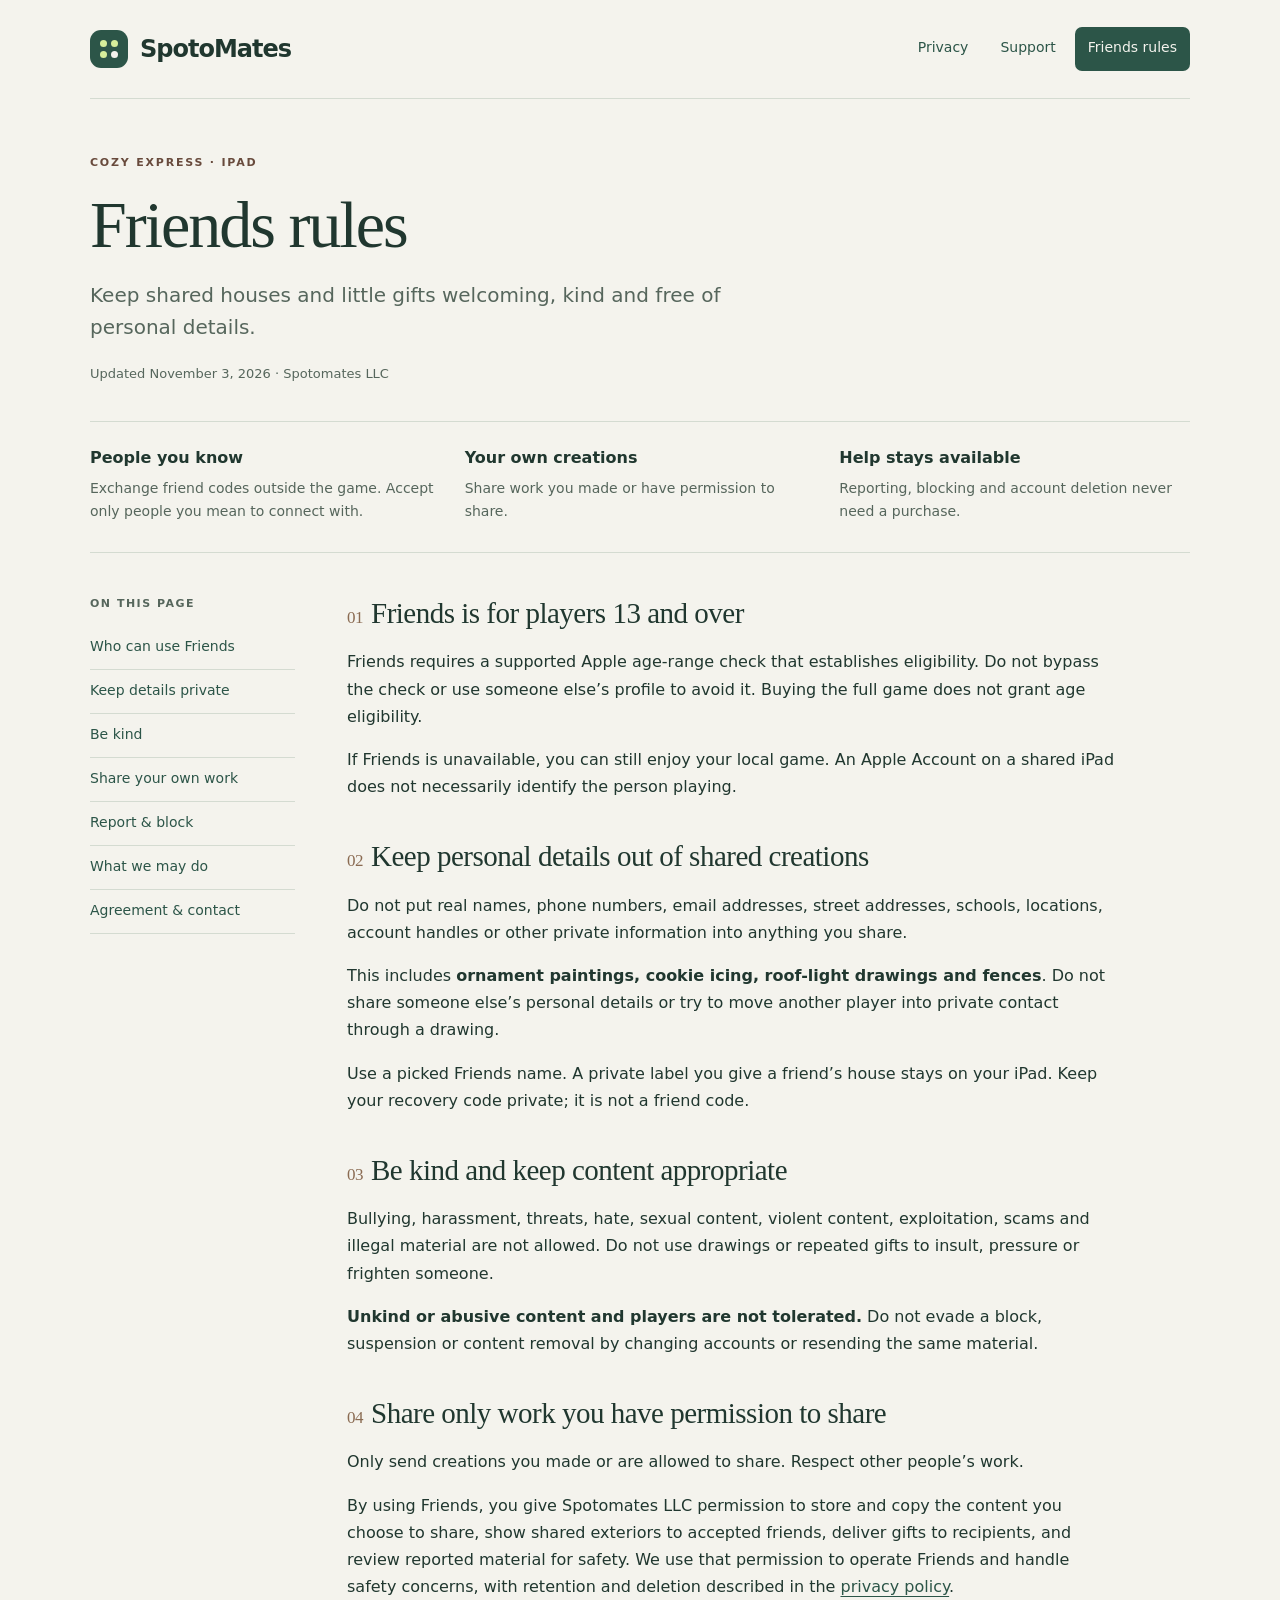
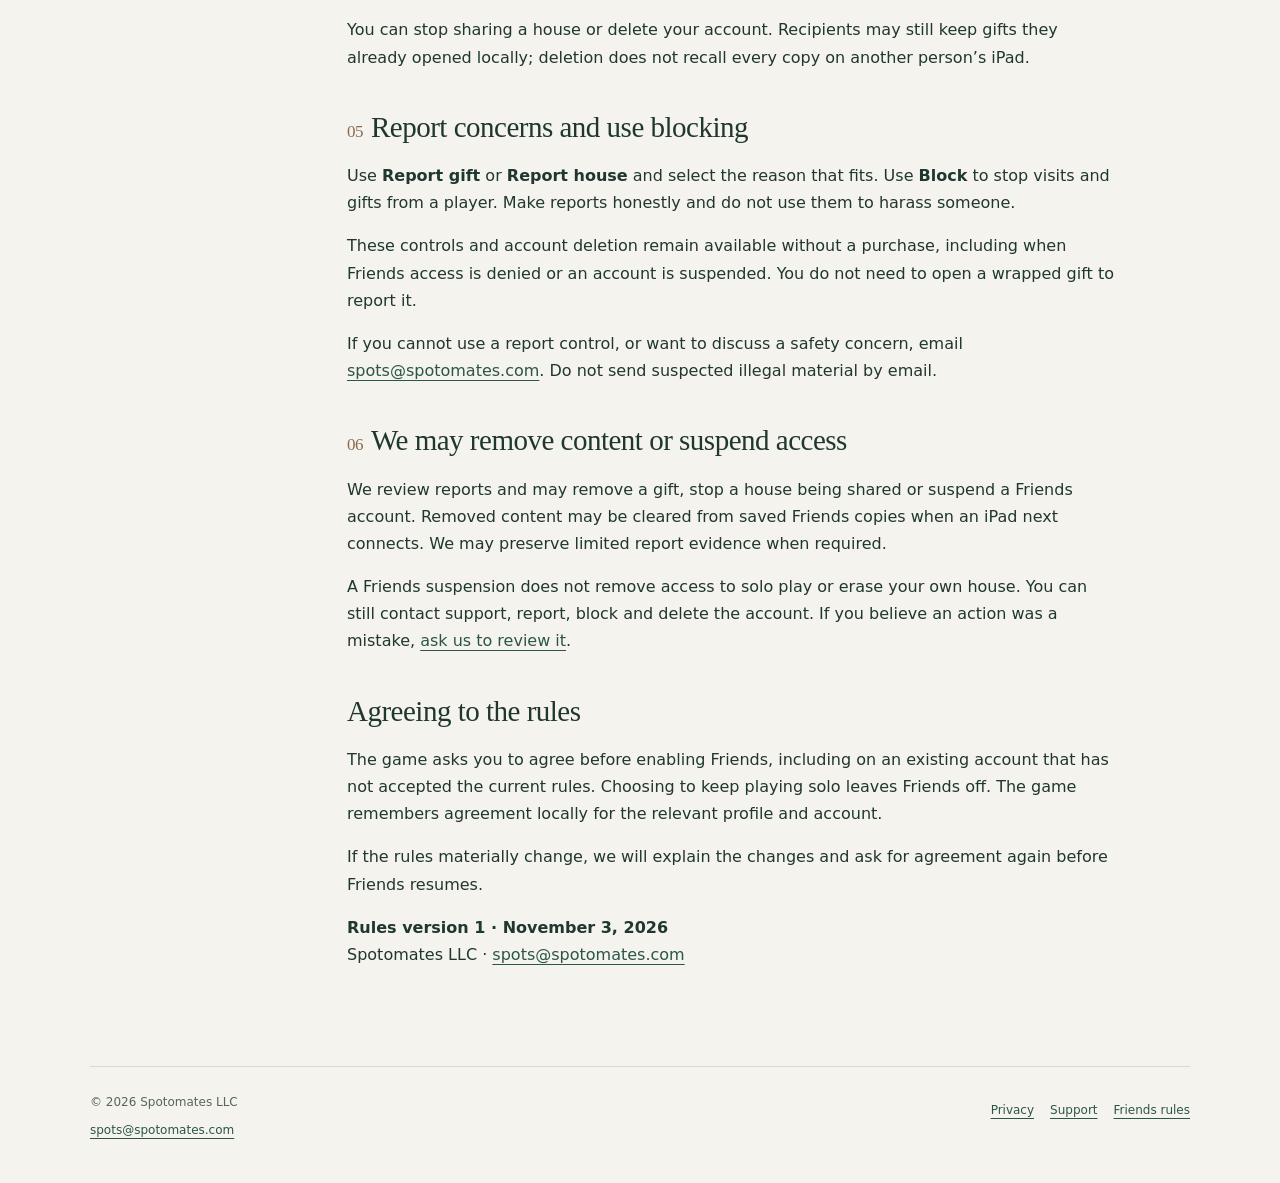
==== cozy-express/friends-rules/index.html @ af536e20 "letsfuckinggo" ====
<!doctype html>
<html lang="en">
<head>
  <meta charset="utf-8">
  <meta name="viewport" content="width=device-width, initial-scale=1">
  <meta name="theme-color" content="#f4f3ed">
  <meta name="description" content="The sharing and safety rules for Cozy Express Friends.">
  <meta property="og:title" content="Friends rules — Cozy Express">
  <meta property="og:description" content="The sharing and safety rules for Cozy Express Friends.">
  <meta property="og:type" content="website">
  <meta property="og:url" content="https://spotomates.com/cozy-express/friends-rules/">
  <link rel="canonical" href="https://spotomates.com/cozy-express/friends-rules/">
  <title>Friends rules — Cozy Express · SpotoMates</title>
  <link rel="stylesheet" href="/cozy-express/info.css">
</head>
<body>
  <a class="skip" href="#main">Skip to content</a>
  <div class="wrap">
    <header class="site-header">
      <a class="brand" href="/" aria-label="SpotoMates home"><span class="brand-mark" aria-hidden="true"><i></i><i></i><i></i><i></i></span>SpotoMates</a>
      <nav class="site-nav" aria-label="Cozy Express"><a href="/cozy-express/privacy/">Privacy</a><a href="/cozy-express/support/">Support</a><a href="/cozy-express/friends-rules/" aria-current="page">Friends rules</a></nav>
    </header>
    <main id="main">
      <div class="hero"><p class="eyebrow">Cozy Express · iPad</p><h1>Friends rules</h1><p class="lede">Keep shared houses and little gifts welcoming, kind and free of personal details.</p><p class="meta">Updated November 3, 2026 · Spotomates LLC</p></div>
      <div class="facts"><div><h2>People you know</h2><p>Exchange friend codes outside the game. Accept only people you mean to connect with.</p></div><div><h2>Your own creations</h2><p>Share work you made or have permission to share.</p></div><div><h2>Help stays available</h2><p>Reporting, blocking and account deletion never need a purchase.</p></div></div>
      <div class="reading"><nav class="toc" aria-label="On this page"><strong>On this page</strong><a href="#eligibility">Who can use Friends</a><a href="#personal">Keep details private</a><a href="#kind">Be kind</a><a href="#permission">Share your own work</a><a href="#safety">Report & block</a><a href="#moderation">What we may do</a><a href="#agreement">Agreement & contact</a></nav><article class="article"><section id="eligibility"><h2><span class="rule-number">01</span>Friends is for players 13 and over</h2><p>Friends requires a supported Apple age-range check that establishes eligibility. Do not bypass the check or use someone else’s profile to avoid it. Buying the full game does not grant age eligibility.</p><p>If Friends is unavailable, you can still enjoy your local game. An Apple Account on a shared iPad does not necessarily identify the person playing.</p></section>
<section id="personal"><h2><span class="rule-number">02</span>Keep personal details out of shared creations</h2><p>Do not put real names, phone numbers, email addresses, street addresses, schools, locations, account handles or other private information into anything you share.</p><p>This includes <strong>ornament paintings, cookie icing, roof-light drawings and fences</strong>. Do not share someone else’s personal details or try to move another player into private contact through a drawing.</p><p>Use a picked Friends name. A private label you give a friend’s house stays on your iPad. Keep your recovery code private; it is not a friend code.</p></section>
<section id="kind"><h2><span class="rule-number">03</span>Be kind and keep content appropriate</h2><p>Bullying, harassment, threats, hate, sexual content, violent content, exploitation, scams and illegal material are not allowed. Do not use drawings or repeated gifts to insult, pressure or frighten someone.</p><p><strong>Unkind or abusive content and players are not tolerated.</strong> Do not evade a block, suspension or content removal by changing accounts or resending the same material.</p></section>
<section id="permission"><h2><span class="rule-number">04</span>Share only work you have permission to share</h2><p>Only send creations you made or are allowed to share. Respect other people’s work.</p><p>By using Friends, you give Spotomates LLC permission to store and copy the content you choose to share, show shared exteriors to accepted friends, deliver gifts to recipients, and review reported material for safety. We use that permission to operate Friends and handle safety concerns, with retention and deletion described in the <a href="/cozy-express/privacy/">privacy policy</a>.</p><p>You can stop sharing a house or delete your account. Recipients may still keep gifts they already opened locally; deletion does not recall every copy on another person’s iPad.</p></section>
<section id="safety"><h2><span class="rule-number">05</span>Report concerns and use blocking</h2><p>Use <strong>Report gift</strong> or <strong>Report house</strong> and select the reason that fits. Use <strong>Block</strong> to stop visits and gifts from a player. Make reports honestly and do not use them to harass someone.</p><p>These controls and account deletion remain available without a purchase, including when Friends access is denied or an account is suspended. You do not need to open a wrapped gift to report it.</p><p>If you cannot use a report control, or want to discuss a safety concern, email <a href="mailto:spots@spotomates.com?subject=Cozy%20Express%20safety%20report">spots@spotomates.com</a>. Do not send suspected illegal material by email.</p></section>
<section id="moderation"><h2><span class="rule-number">06</span>We may remove content or suspend access</h2><p>We review reports and may remove a gift, stop a house being shared or suspend a Friends account. Removed content may be cleared from saved Friends copies when an iPad next connects. We may preserve limited report evidence when required.</p><p>A Friends suspension does not remove access to solo play or erase your own house. You can still contact support, report, block and delete the account. If you believe an action was a mistake, <a href="mailto:spots@spotomates.com?subject=Cozy%20Express%20moderation%20review">ask us to review it</a>.</p></section>
<section id="agreement"><h2>Agreeing to the rules</h2><p>The game asks you to agree before enabling Friends, including on an existing account that has not accepted the current rules. Choosing to keep playing solo leaves Friends off. The game remembers agreement locally for the relevant profile and account.</p><p>If the rules materially change, we will explain the changes and ask for agreement again before Friends resumes.</p><p><strong>Rules version 1 · November 3, 2026</strong><br>Spotomates LLC · <a href="mailto:spots@spotomates.com">spots@spotomates.com</a></p></section></article></div>
    </main>
    <footer><p>© 2026 Spotomates LLC<span class="footer-contact"><a href="mailto:spots@spotomates.com">spots@spotomates.com</a></span></p><nav aria-label="Footer"><a href="/cozy-express/privacy/">Privacy</a><a href="/cozy-express/support/">Support</a><a href="/cozy-express/friends-rules/">Friends rules</a></nav></footer>
  </div>
</body>
</html>
---- cozy-express/info.css ----
:root{color-scheme:light;--paper:#f4f3ed;--ink:#20372f;--muted:#56665c;--line:#d4dbd1;--green:#2c5548;--lime:#d6ee9b;--warm:#684a3c}
*{box-sizing:border-box}html{scroll-behavior:smooth;scroll-padding-top:24px}body{margin:0;background:var(--paper);color:var(--ink);font:16px/1.7 ui-sans-serif,system-ui,-apple-system,BlinkMacSystemFont,"Segoe UI",sans-serif;-webkit-font-smoothing:antialiased}a{color:var(--green);text-underline-offset:4px}a:hover{text-decoration-thickness:2px}a:focus-visible,summary:focus-visible{outline:3px solid #467851;outline-offset:5px;border-radius:2px}.wrap{width:min(1100px,calc(100% - 64px));margin:auto}.skip{position:absolute;top:-80px;left:20px;padding:12px 20px;background:var(--green);color:white;z-index:2}.skip:focus{top:12px}.site-header{display:flex;align-items:center;justify-content:space-between;gap:24px;padding:27px 0;border-bottom:1px solid var(--line)}.brand{display:inline-flex;align-items:center;gap:12px;color:var(--ink);font-size:24px;font-weight:740;letter-spacing:-1px;text-decoration:none;min-height:44px}.brand-mark{display:grid;grid-template-columns:repeat(2,7px);gap:4px;padding:10px;background:var(--green);border-radius:11px}.brand-mark i{width:7px;height:7px;background:var(--lime);border-radius:50%}.brand-mark i:last-child{background:var(--paper)}.site-nav{display:flex;gap:6px;flex-wrap:wrap}.site-nav a{min-height:44px;padding:9px 13px;text-decoration:none;font-size:14px;border-radius:7px}.site-nav a[aria-current=page]{background:var(--green);color:var(--paper)}.site-nav a:hover{background:#e1e7dc;color:var(--ink)}.hero{padding:55px 0 36px}.eyebrow{font-size:11px;letter-spacing:1.8px;text-transform:uppercase;font-weight:700;color:var(--warm);margin:0 0 16px}h1{font:400 clamp(44px,6vw,66px)/1.08 Georgia,serif;letter-spacing:-2px;margin:0 0 19px}.lede{max-width:690px;font-size:20px;line-height:1.6;color:var(--muted);margin:0}.meta{font-size:13px;color:var(--muted);margin:20px 0 0}.facts{display:grid;grid-template-columns:repeat(3,1fr);gap:24px;padding:25px 0 30px;border-top:1px solid var(--line);border-bottom:1px solid var(--line);margin-bottom:42px}.facts h2{font:600 16px/1.4 ui-sans-serif,system-ui,sans-serif;margin:0 0 8px}.facts p{font-size:14px;line-height:1.6;color:var(--muted);margin:0}.reading{display:grid;grid-template-columns:205px minmax(0,1fr);gap:52px;align-items:start;padding-bottom:60px}.toc{position:sticky;top:24px;font-size:14px}.toc strong{display:block;font-size:11px;letter-spacing:1.5px;text-transform:uppercase;color:var(--muted);margin-bottom:12px}.toc a{display:block;padding:9px 0;min-height:44px;text-decoration:none;border-bottom:1px solid var(--line)}.toc a:hover{text-decoration:underline}.article{max-width:770px;min-width:0}.article section{margin-bottom:38px;scroll-margin-top:24px}.article h2{font:400 29px/1.25 Georgia,serif;letter-spacing:-.5px;margin:0 0 17px}.article h3{font-size:17px;line-height:1.4;margin:24px 0 10px}.article p{margin:0 0 16px}.article ul,.article ol{padding-left:22px;margin:12px 0 18px}.article li{padding-left:4px;margin:8px 0}.article strong{font-weight:650}.contact{background:var(--green);color:var(--paper);padding:27px 30px;border-radius:12px;margin:0 0 36px}.contact h2{margin:0 0 10px;color:var(--paper)}.contact p{margin:0 0 17px}.contact a{color:var(--paper)}.contact .email-button{display:inline-flex;align-items:center;min-height:48px;background:var(--lime);color:var(--ink);padding:10px 18px;border-radius:7px;text-decoration:none;font-weight:650;overflow-wrap:anywhere}.contact small{display:block;margin-top:15px;color:#e1e9db;font-size:13px}.table-wrap{overflow:auto;border:1px solid var(--line);border-radius:9px;margin:18px 0 20px}table{border-collapse:collapse;width:100%;font-size:14px;line-height:1.6}th{text-align:left;background:#e6eadd;font-weight:650}th,td{padding:14px 16px;vertical-align:top;border-bottom:1px solid var(--line)}th:first-child{width:36%}tr:last-child td{border-bottom:0}td small{display:block;margin-top:5px;color:var(--muted);font-size:13px}.note{padding:17px 20px;border-left:3px solid #628b47;background:#e8ecdf}.rule-number{color:#8a6b52;font:400 17px Georgia,serif;margin-right:8px}details{border-top:1px solid var(--line);padding:4px 0}details:last-of-type{border-bottom:1px solid var(--line)}summary{cursor:pointer;padding:17px 3px;font-weight:600;line-height:1.5;min-height:48px}details>div{padding:0 3px 10px}footer{display:flex;justify-content:space-between;align-items:start;gap:24px;border-top:1px solid var(--line);padding:25px 0 34px;font-size:12px;color:var(--muted)}footer p{margin:0}footer nav{display:flex;gap:16px;flex-wrap:wrap}footer a{min-height:36px;display:inline-flex;align-items:center}.footer-contact{display:block;overflow-wrap:anywhere}
@media(max-width:780px){.wrap{width:calc(100% - 40px)}.site-header{align-items:flex-start;flex-direction:column;gap:12px;padding:20px 0}.site-nav{gap:3px;margin-left:-10px}.site-nav a{padding-inline:10px}.hero{padding:36px 0 28px}h1{letter-spacing:-1px}.lede{font-size:18px}.facts{gap:22px;grid-template-columns:1fr;margin-bottom:30px;padding:24px 0}.facts p{max-width:550px}.reading{display:block;padding-bottom:32px}.toc{position:static;display:flex;flex-wrap:wrap;gap:0 17px;margin:0 0 30px}.toc strong{width:100%;margin-bottom:4px}.toc a{font-size:13px;border-bottom:0;padding:8px 0}.article h2{font-size:27px}.contact{padding:23px 22px}.contact .email-button{font-size:16px}footer{flex-direction:column;gap:10px}.table-wrap{border:0;border-radius:0}table,tbody,tr,td{display:block}thead{position:absolute;width:1px;height:1px;overflow:hidden;clip-path:inset(50%)}tr{padding:14px 0;border-bottom:1px solid var(--line)}td{padding:3px 0;border:0}td:first-child{font-weight:650}td small{font-weight:400}}
@media(prefers-reduced-motion:reduce){html{scroll-behavior:auto}}
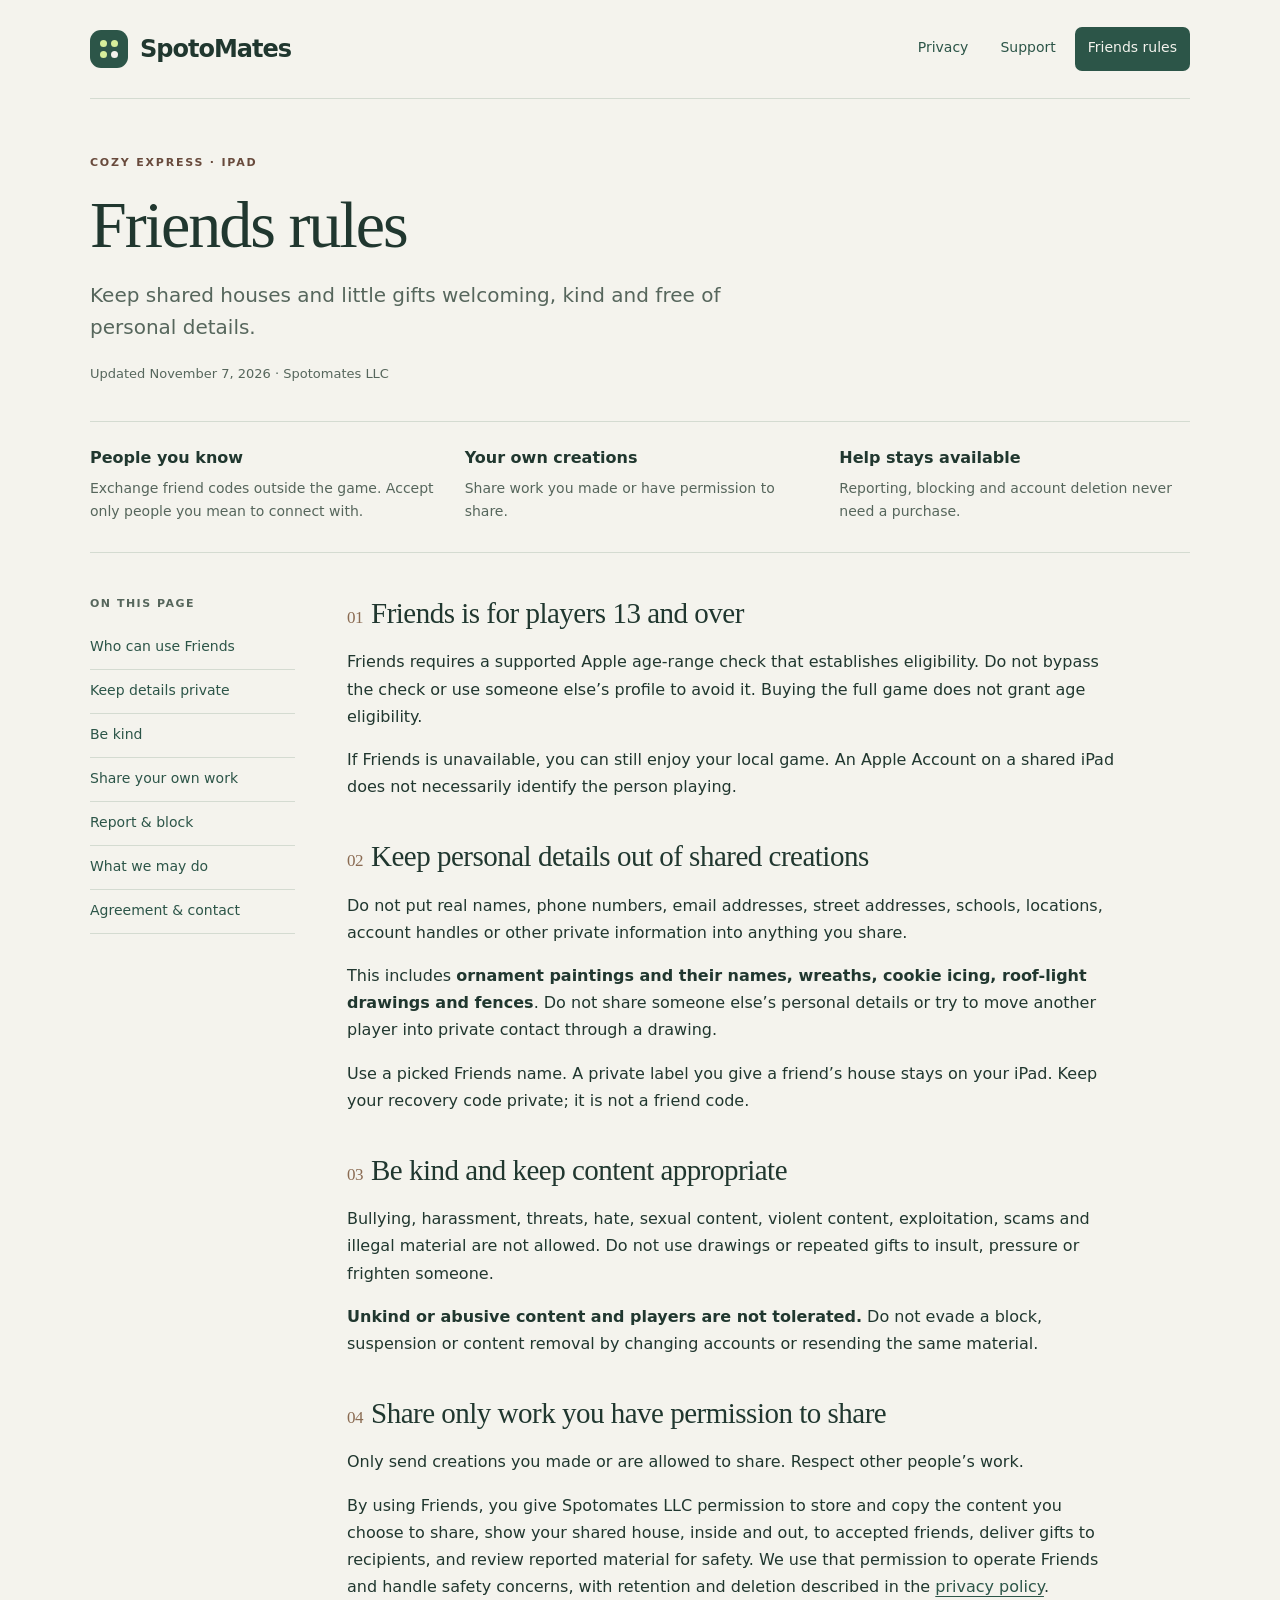
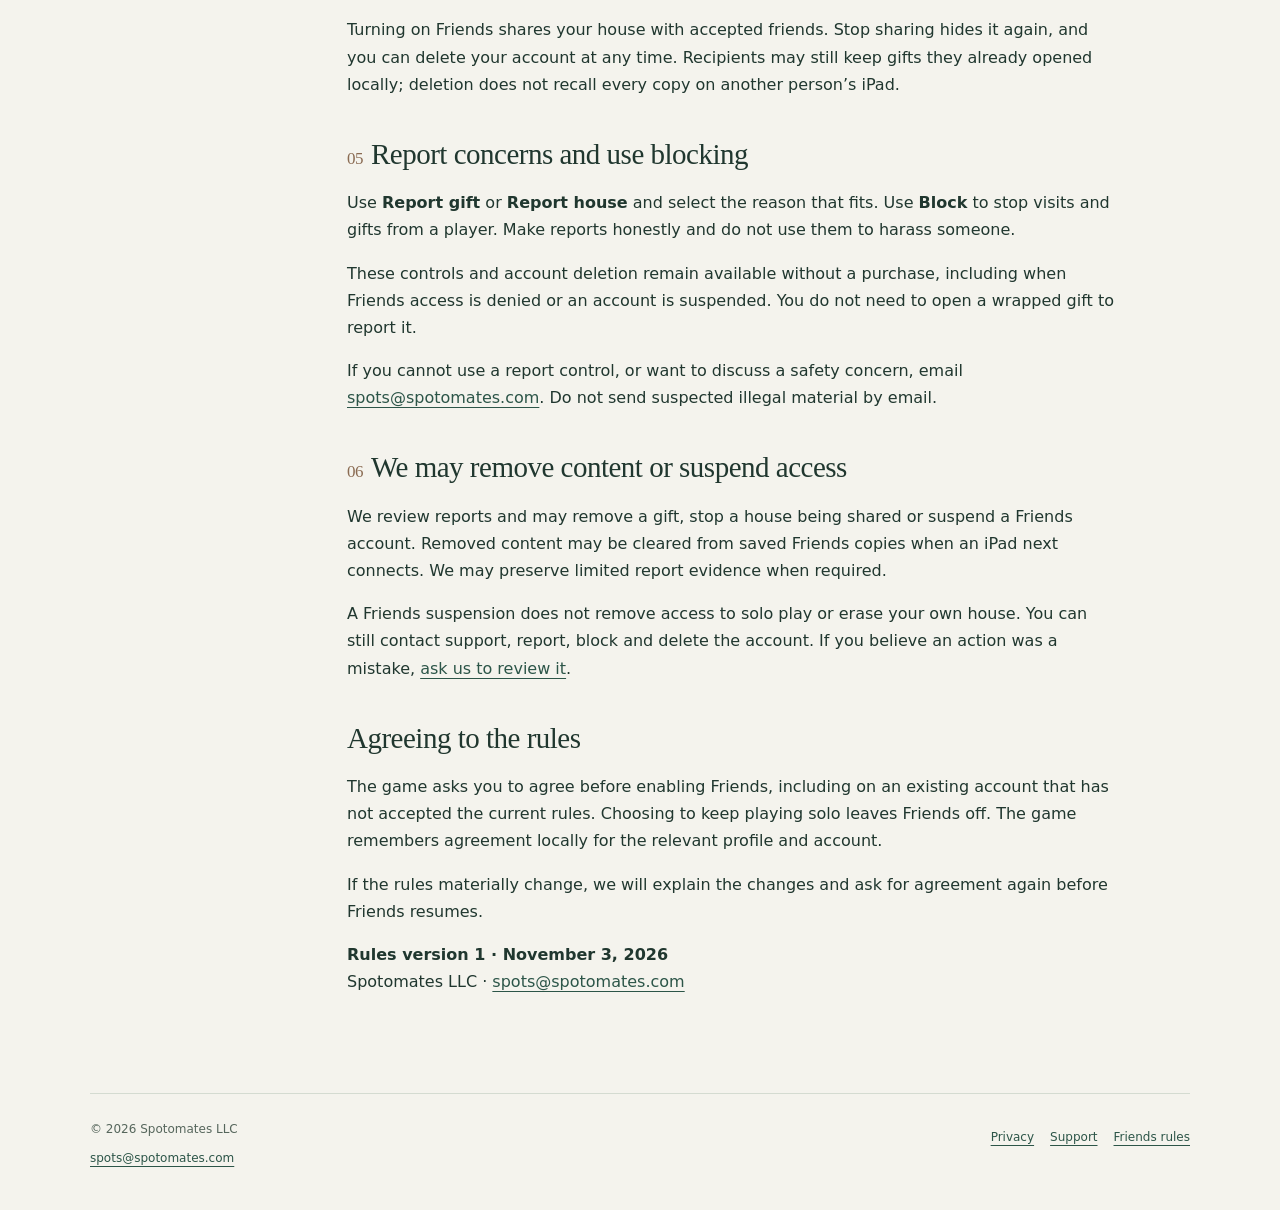
==== commit 756a0379: "Update Friends rules for inside visits and automatic sharing Friends can now look inside a shared ho" ====
--- a/cozy-express/friends-rules/index.html
+++ b/cozy-express/friends-rules/index.html
@@ -21,12 +21,12 @@
       <nav class="site-nav" aria-label="Cozy Express"><a href="/cozy-express/privacy/">Privacy</a><a href="/cozy-express/support/">Support</a><a href="/cozy-express/friends-rules/" aria-current="page">Friends rules</a></nav>
     </header>
     <main id="main">
-      <div class="hero"><p class="eyebrow">Cozy Express · iPad</p><h1>Friends rules</h1><p class="lede">Keep shared houses and little gifts welcoming, kind and free of personal details.</p><p class="meta">Updated November 3, 2026 · Spotomates LLC</p></div>
+      <div class="hero"><p class="eyebrow">Cozy Express · iPad</p><h1>Friends rules</h1><p class="lede">Keep shared houses and little gifts welcoming, kind and free of personal details.</p><p class="meta">Updated November 7, 2026 · Spotomates LLC</p></div>
       <div class="facts"><div><h2>People you know</h2><p>Exchange friend codes outside the game. Accept only people you mean to connect with.</p></div><div><h2>Your own creations</h2><p>Share work you made or have permission to share.</p></div><div><h2>Help stays available</h2><p>Reporting, blocking and account deletion never need a purchase.</p></div></div>
       <div class="reading"><nav class="toc" aria-label="On this page"><strong>On this page</strong><a href="#eligibility">Who can use Friends</a><a href="#personal">Keep details private</a><a href="#kind">Be kind</a><a href="#permission">Share your own work</a><a href="#safety">Report & block</a><a href="#moderation">What we may do</a><a href="#agreement">Agreement & contact</a></nav><article class="article"><section id="eligibility"><h2><span class="rule-number">01</span>Friends is for players 13 and over</h2><p>Friends requires a supported Apple age-range check that establishes eligibility. Do not bypass the check or use someone else’s profile to avoid it. Buying the full game does not grant age eligibility.</p><p>If Friends is unavailable, you can still enjoy your local game. An Apple Account on a shared iPad does not necessarily identify the person playing.</p></section>
-<section id="personal"><h2><span class="rule-number">02</span>Keep personal details out of shared creations</h2><p>Do not put real names, phone numbers, email addresses, street addresses, schools, locations, account handles or other private information into anything you share.</p><p>This includes <strong>ornament paintings, cookie icing, roof-light drawings and fences</strong>. Do not share someone else’s personal details or try to move another player into private contact through a drawing.</p><p>Use a picked Friends name. A private label you give a friend’s house stays on your iPad. Keep your recovery code private; it is not a friend code.</p></section>
+<section id="personal"><h2><span class="rule-number">02</span>Keep personal details out of shared creations</h2><p>Do not put real names, phone numbers, email addresses, street addresses, schools, locations, account handles or other private information into anything you share.</p><p>This includes <strong>ornament paintings and their names, wreaths, cookie icing, roof-light drawings and fences</strong>. Do not share someone else’s personal details or try to move another player into private contact through a drawing.</p><p>Use a picked Friends name. A private label you give a friend’s house stays on your iPad. Keep your recovery code private; it is not a friend code.</p></section>
 <section id="kind"><h2><span class="rule-number">03</span>Be kind and keep content appropriate</h2><p>Bullying, harassment, threats, hate, sexual content, violent content, exploitation, scams and illegal material are not allowed. Do not use drawings or repeated gifts to insult, pressure or frighten someone.</p><p><strong>Unkind or abusive content and players are not tolerated.</strong> Do not evade a block, suspension or content removal by changing accounts or resending the same material.</p></section>
-<section id="permission"><h2><span class="rule-number">04</span>Share only work you have permission to share</h2><p>Only send creations you made or are allowed to share. Respect other people’s work.</p><p>By using Friends, you give Spotomates LLC permission to store and copy the content you choose to share, show shared exteriors to accepted friends, deliver gifts to recipients, and review reported material for safety. We use that permission to operate Friends and handle safety concerns, with retention and deletion described in the <a href="/cozy-express/privacy/">privacy policy</a>.</p><p>You can stop sharing a house or delete your account. Recipients may still keep gifts they already opened locally; deletion does not recall every copy on another person’s iPad.</p></section>
+<section id="permission"><h2><span class="rule-number">04</span>Share only work you have permission to share</h2><p>Only send creations you made or are allowed to share. Respect other people’s work.</p><p>By using Friends, you give Spotomates LLC permission to store and copy the content you choose to share, show your shared house, inside and out, to accepted friends, deliver gifts to recipients, and review reported material for safety. We use that permission to operate Friends and handle safety concerns, with retention and deletion described in the <a href="/cozy-express/privacy/">privacy policy</a>.</p><p>Turning on Friends shares your house with accepted friends. Stop sharing hides it again, and you can delete your account at any time. Recipients may still keep gifts they already opened locally; deletion does not recall every copy on another person’s iPad.</p></section>
 <section id="safety"><h2><span class="rule-number">05</span>Report concerns and use blocking</h2><p>Use <strong>Report gift</strong> or <strong>Report house</strong> and select the reason that fits. Use <strong>Block</strong> to stop visits and gifts from a player. Make reports honestly and do not use them to harass someone.</p><p>These controls and account deletion remain available without a purchase, including when Friends access is denied or an account is suspended. You do not need to open a wrapped gift to report it.</p><p>If you cannot use a report control, or want to discuss a safety concern, email <a href="mailto:spots@spotomates.com?subject=Cozy%20Express%20safety%20report">spots@spotomates.com</a>. Do not send suspected illegal material by email.</p></section>
 <section id="moderation"><h2><span class="rule-number">06</span>We may remove content or suspend access</h2><p>We review reports and may remove a gift, stop a house being shared or suspend a Friends account. Removed content may be cleared from saved Friends copies when an iPad next connects. We may preserve limited report evidence when required.</p><p>A Friends suspension does not remove access to solo play or erase your own house. You can still contact support, report, block and delete the account. If you believe an action was a mistake, <a href="mailto:spots@spotomates.com?subject=Cozy%20Express%20moderation%20review">ask us to review it</a>.</p></section>
 <section id="agreement"><h2>Agreeing to the rules</h2><p>The game asks you to agree before enabling Friends, including on an existing account that has not accepted the current rules. Choosing to keep playing solo leaves Friends off. The game remembers agreement locally for the relevant profile and account.</p><p>If the rules materially change, we will explain the changes and ask for agreement again before Friends resumes.</p><p><strong>Rules version 1 · November 3, 2026</strong><br>Spotomates LLC · <a href="mailto:spots@spotomates.com">spots@spotomates.com</a></p></section></article></div>
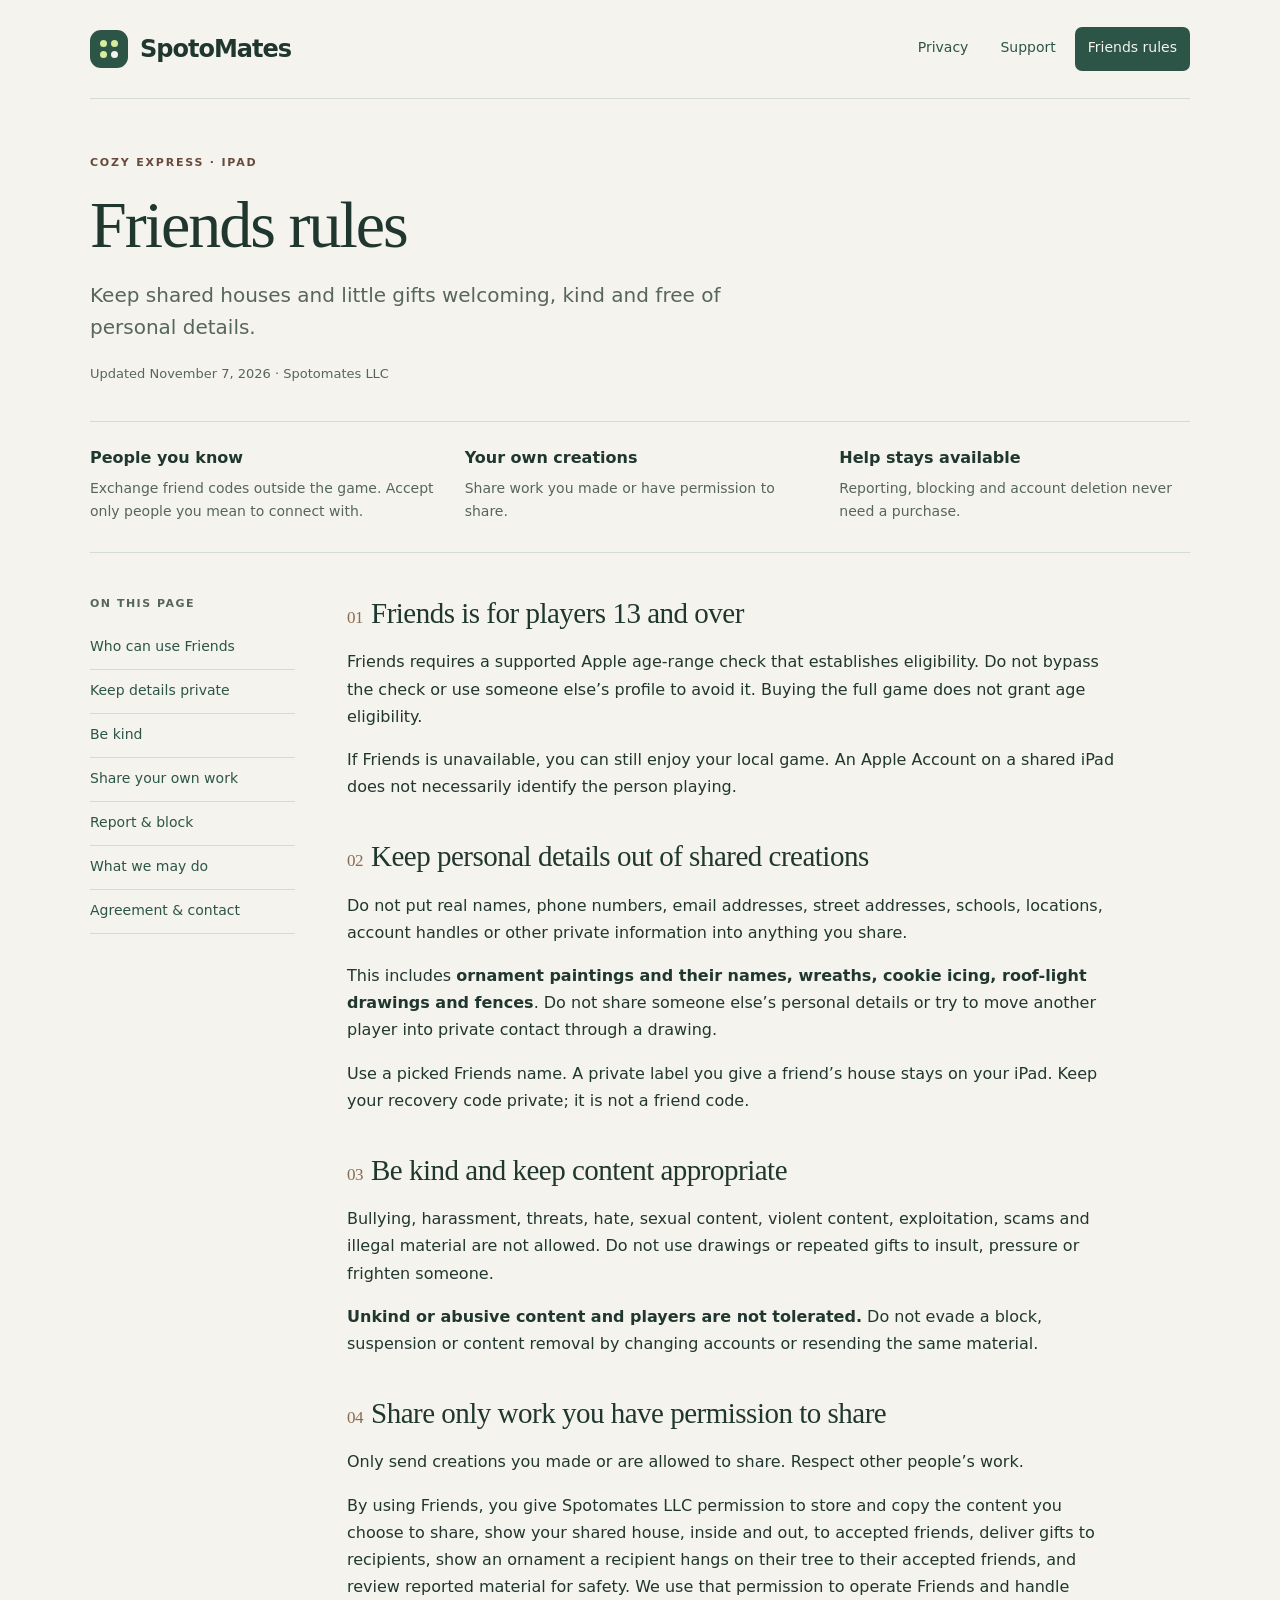
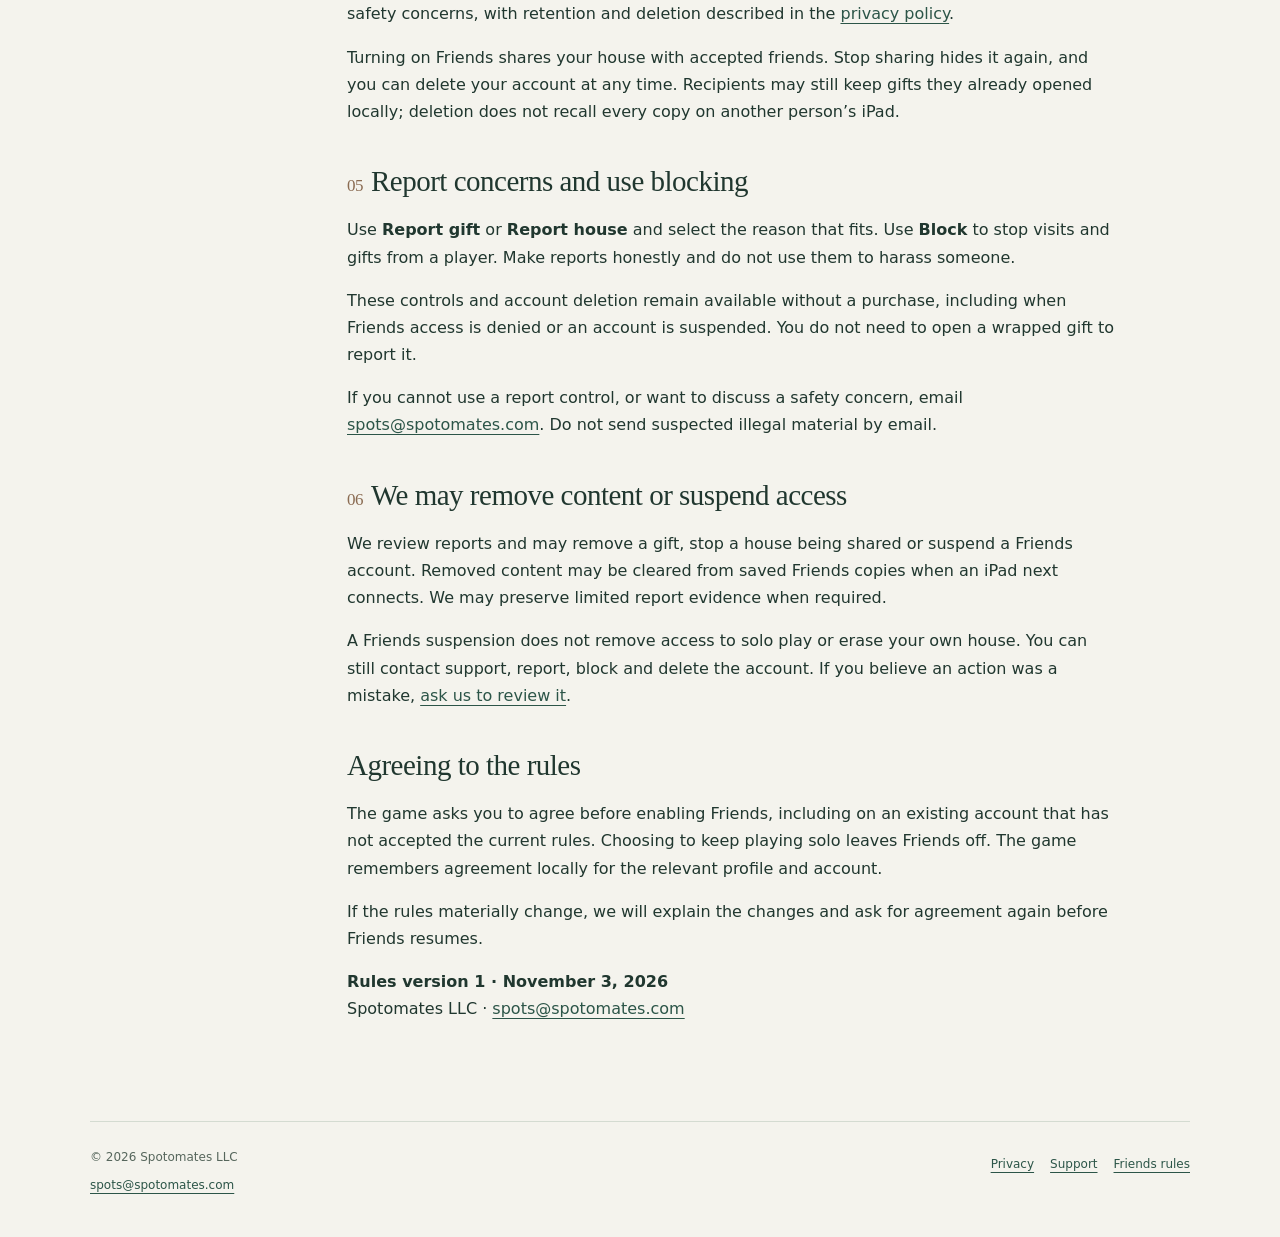
==== commit ec553b44: "Bring all Cozy Express pages in line with inside visits Privacy: spell out what the look-only house " ====
--- a/cozy-express/friends-rules/index.html
+++ b/cozy-express/friends-rules/index.html
@@ -26,7 +26,7 @@
       <div class="reading"><nav class="toc" aria-label="On this page"><strong>On this page</strong><a href="#eligibility">Who can use Friends</a><a href="#personal">Keep details private</a><a href="#kind">Be kind</a><a href="#permission">Share your own work</a><a href="#safety">Report & block</a><a href="#moderation">What we may do</a><a href="#agreement">Agreement & contact</a></nav><article class="article"><section id="eligibility"><h2><span class="rule-number">01</span>Friends is for players 13 and over</h2><p>Friends requires a supported Apple age-range check that establishes eligibility. Do not bypass the check or use someone else’s profile to avoid it. Buying the full game does not grant age eligibility.</p><p>If Friends is unavailable, you can still enjoy your local game. An Apple Account on a shared iPad does not necessarily identify the person playing.</p></section>
 <section id="personal"><h2><span class="rule-number">02</span>Keep personal details out of shared creations</h2><p>Do not put real names, phone numbers, email addresses, street addresses, schools, locations, account handles or other private information into anything you share.</p><p>This includes <strong>ornament paintings and their names, wreaths, cookie icing, roof-light drawings and fences</strong>. Do not share someone else’s personal details or try to move another player into private contact through a drawing.</p><p>Use a picked Friends name. A private label you give a friend’s house stays on your iPad. Keep your recovery code private; it is not a friend code.</p></section>
 <section id="kind"><h2><span class="rule-number">03</span>Be kind and keep content appropriate</h2><p>Bullying, harassment, threats, hate, sexual content, violent content, exploitation, scams and illegal material are not allowed. Do not use drawings or repeated gifts to insult, pressure or frighten someone.</p><p><strong>Unkind or abusive content and players are not tolerated.</strong> Do not evade a block, suspension or content removal by changing accounts or resending the same material.</p></section>
-<section id="permission"><h2><span class="rule-number">04</span>Share only work you have permission to share</h2><p>Only send creations you made or are allowed to share. Respect other people’s work.</p><p>By using Friends, you give Spotomates LLC permission to store and copy the content you choose to share, show your shared house, inside and out, to accepted friends, deliver gifts to recipients, and review reported material for safety. We use that permission to operate Friends and handle safety concerns, with retention and deletion described in the <a href="/cozy-express/privacy/">privacy policy</a>.</p><p>Turning on Friends shares your house with accepted friends. Stop sharing hides it again, and you can delete your account at any time. Recipients may still keep gifts they already opened locally; deletion does not recall every copy on another person’s iPad.</p></section>
+<section id="permission"><h2><span class="rule-number">04</span>Share only work you have permission to share</h2><p>Only send creations you made or are allowed to share. Respect other people’s work.</p><p>By using Friends, you give Spotomates LLC permission to store and copy the content you choose to share, show your shared house, inside and out, to accepted friends, deliver gifts to recipients, show an ornament a recipient hangs on their tree to their accepted friends, and review reported material for safety. We use that permission to operate Friends and handle safety concerns, with retention and deletion described in the <a href="/cozy-express/privacy/">privacy policy</a>.</p><p>Turning on Friends shares your house with accepted friends. Stop sharing hides it again, and you can delete your account at any time. Recipients may still keep gifts they already opened locally; deletion does not recall every copy on another person’s iPad.</p></section>
 <section id="safety"><h2><span class="rule-number">05</span>Report concerns and use blocking</h2><p>Use <strong>Report gift</strong> or <strong>Report house</strong> and select the reason that fits. Use <strong>Block</strong> to stop visits and gifts from a player. Make reports honestly and do not use them to harass someone.</p><p>These controls and account deletion remain available without a purchase, including when Friends access is denied or an account is suspended. You do not need to open a wrapped gift to report it.</p><p>If you cannot use a report control, or want to discuss a safety concern, email <a href="mailto:spots@spotomates.com?subject=Cozy%20Express%20safety%20report">spots@spotomates.com</a>. Do not send suspected illegal material by email.</p></section>
 <section id="moderation"><h2><span class="rule-number">06</span>We may remove content or suspend access</h2><p>We review reports and may remove a gift, stop a house being shared or suspend a Friends account. Removed content may be cleared from saved Friends copies when an iPad next connects. We may preserve limited report evidence when required.</p><p>A Friends suspension does not remove access to solo play or erase your own house. You can still contact support, report, block and delete the account. If you believe an action was a mistake, <a href="mailto:spots@spotomates.com?subject=Cozy%20Express%20moderation%20review">ask us to review it</a>.</p></section>
 <section id="agreement"><h2>Agreeing to the rules</h2><p>The game asks you to agree before enabling Friends, including on an existing account that has not accepted the current rules. Choosing to keep playing solo leaves Friends off. The game remembers agreement locally for the relevant profile and account.</p><p>If the rules materially change, we will explain the changes and ask for agreement again before Friends resumes.</p><p><strong>Rules version 1 · November 3, 2026</strong><br>Spotomates LLC · <a href="mailto:spots@spotomates.com">spots@spotomates.com</a></p></section></article></div>
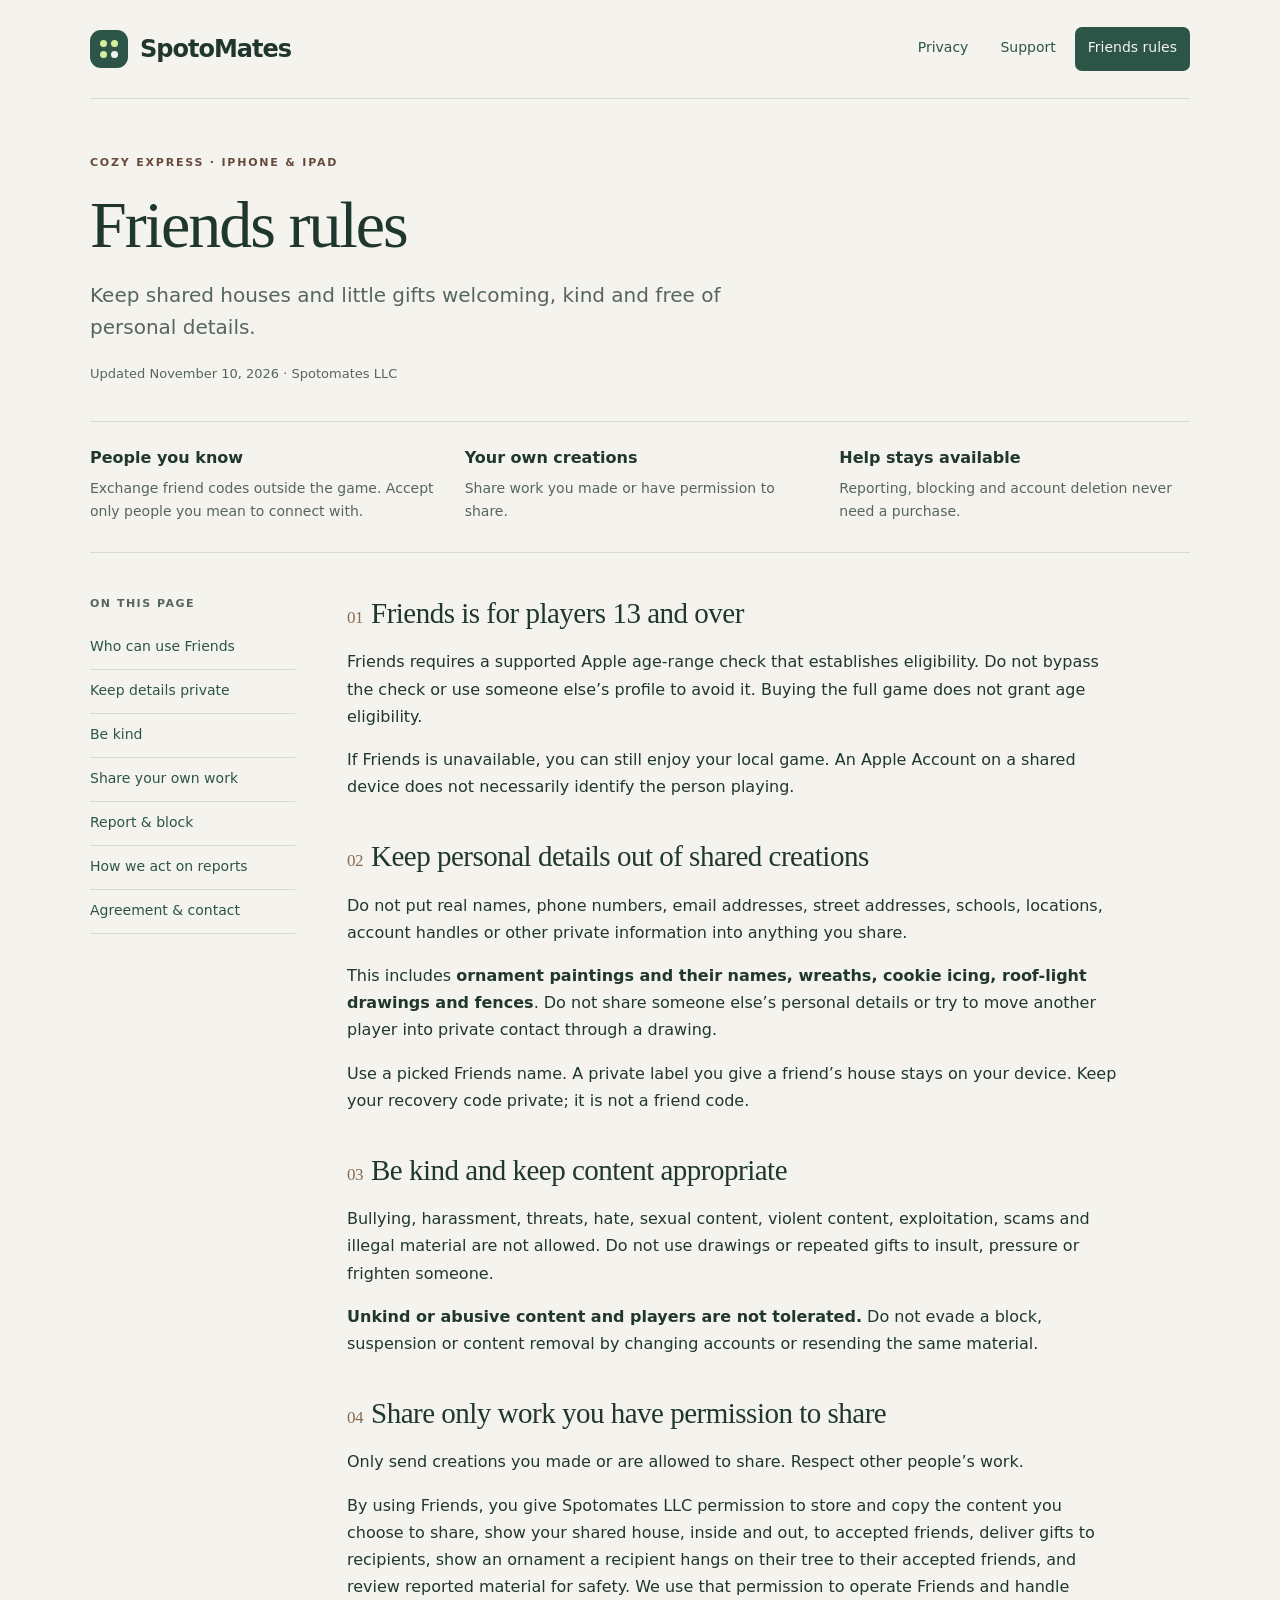
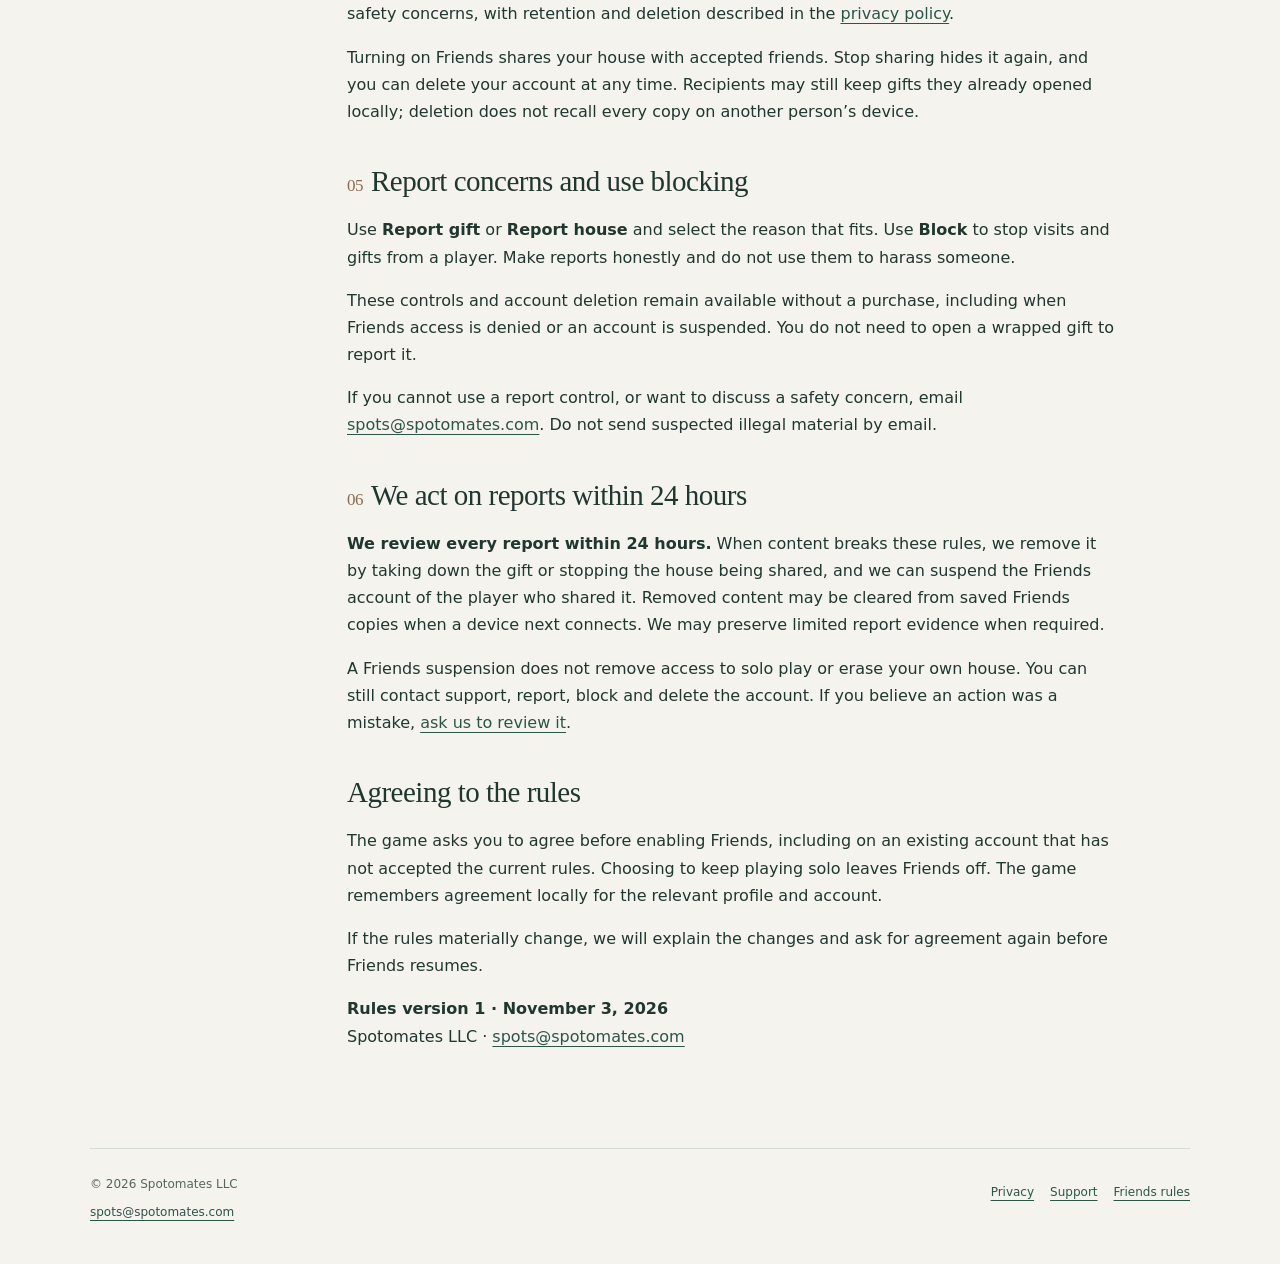
==== commit b7fb28d9: "one more time" ====
--- a/cozy-express/friends-rules/index.html
+++ b/cozy-express/friends-rules/index.html
@@ -21,14 +21,14 @@
       <nav class="site-nav" aria-label="Cozy Express"><a href="/cozy-express/privacy/">Privacy</a><a href="/cozy-express/support/">Support</a><a href="/cozy-express/friends-rules/" aria-current="page">Friends rules</a></nav>
     </header>
     <main id="main">
-      <div class="hero"><p class="eyebrow">Cozy Express · iPad</p><h1>Friends rules</h1><p class="lede">Keep shared houses and little gifts welcoming, kind and free of personal details.</p><p class="meta">Updated November 7, 2026 · Spotomates LLC</p></div>
+      <div class="hero"><p class="eyebrow">Cozy Express · iPhone &amp; iPad</p><h1>Friends rules</h1><p class="lede">Keep shared houses and little gifts welcoming, kind and free of personal details.</p><p class="meta">Updated November 10, 2026 · Spotomates LLC</p></div>
       <div class="facts"><div><h2>People you know</h2><p>Exchange friend codes outside the game. Accept only people you mean to connect with.</p></div><div><h2>Your own creations</h2><p>Share work you made or have permission to share.</p></div><div><h2>Help stays available</h2><p>Reporting, blocking and account deletion never need a purchase.</p></div></div>
-      <div class="reading"><nav class="toc" aria-label="On this page"><strong>On this page</strong><a href="#eligibility">Who can use Friends</a><a href="#personal">Keep details private</a><a href="#kind">Be kind</a><a href="#permission">Share your own work</a><a href="#safety">Report & block</a><a href="#moderation">What we may do</a><a href="#agreement">Agreement & contact</a></nav><article class="article"><section id="eligibility"><h2><span class="rule-number">01</span>Friends is for players 13 and over</h2><p>Friends requires a supported Apple age-range check that establishes eligibility. Do not bypass the check or use someone else’s profile to avoid it. Buying the full game does not grant age eligibility.</p><p>If Friends is unavailable, you can still enjoy your local game. An Apple Account on a shared iPad does not necessarily identify the person playing.</p></section>
-<section id="personal"><h2><span class="rule-number">02</span>Keep personal details out of shared creations</h2><p>Do not put real names, phone numbers, email addresses, street addresses, schools, locations, account handles or other private information into anything you share.</p><p>This includes <strong>ornament paintings and their names, wreaths, cookie icing, roof-light drawings and fences</strong>. Do not share someone else’s personal details or try to move another player into private contact through a drawing.</p><p>Use a picked Friends name. A private label you give a friend’s house stays on your iPad. Keep your recovery code private; it is not a friend code.</p></section>
+      <div class="reading"><nav class="toc" aria-label="On this page"><strong>On this page</strong><a href="#eligibility">Who can use Friends</a><a href="#personal">Keep details private</a><a href="#kind">Be kind</a><a href="#permission">Share your own work</a><a href="#safety">Report & block</a><a href="#moderation">How we act on reports</a><a href="#agreement">Agreement & contact</a></nav><article class="article"><section id="eligibility"><h2><span class="rule-number">01</span>Friends is for players 13 and over</h2><p>Friends requires a supported Apple age-range check that establishes eligibility. Do not bypass the check or use someone else’s profile to avoid it. Buying the full game does not grant age eligibility.</p><p>If Friends is unavailable, you can still enjoy your local game. An Apple Account on a shared device does not necessarily identify the person playing.</p></section>
+<section id="personal"><h2><span class="rule-number">02</span>Keep personal details out of shared creations</h2><p>Do not put real names, phone numbers, email addresses, street addresses, schools, locations, account handles or other private information into anything you share.</p><p>This includes <strong>ornament paintings and their names, wreaths, cookie icing, roof-light drawings and fences</strong>. Do not share someone else’s personal details or try to move another player into private contact through a drawing.</p><p>Use a picked Friends name. A private label you give a friend’s house stays on your device. Keep your recovery code private; it is not a friend code.</p></section>
 <section id="kind"><h2><span class="rule-number">03</span>Be kind and keep content appropriate</h2><p>Bullying, harassment, threats, hate, sexual content, violent content, exploitation, scams and illegal material are not allowed. Do not use drawings or repeated gifts to insult, pressure or frighten someone.</p><p><strong>Unkind or abusive content and players are not tolerated.</strong> Do not evade a block, suspension or content removal by changing accounts or resending the same material.</p></section>
-<section id="permission"><h2><span class="rule-number">04</span>Share only work you have permission to share</h2><p>Only send creations you made or are allowed to share. Respect other people’s work.</p><p>By using Friends, you give Spotomates LLC permission to store and copy the content you choose to share, show your shared house, inside and out, to accepted friends, deliver gifts to recipients, show an ornament a recipient hangs on their tree to their accepted friends, and review reported material for safety. We use that permission to operate Friends and handle safety concerns, with retention and deletion described in the <a href="/cozy-express/privacy/">privacy policy</a>.</p><p>Turning on Friends shares your house with accepted friends. Stop sharing hides it again, and you can delete your account at any time. Recipients may still keep gifts they already opened locally; deletion does not recall every copy on another person’s iPad.</p></section>
+<section id="permission"><h2><span class="rule-number">04</span>Share only work you have permission to share</h2><p>Only send creations you made or are allowed to share. Respect other people’s work.</p><p>By using Friends, you give Spotomates LLC permission to store and copy the content you choose to share, show your shared house, inside and out, to accepted friends, deliver gifts to recipients, show an ornament a recipient hangs on their tree to their accepted friends, and review reported material for safety. We use that permission to operate Friends and handle safety concerns, with retention and deletion described in the <a href="/cozy-express/privacy/">privacy policy</a>.</p><p>Turning on Friends shares your house with accepted friends. Stop sharing hides it again, and you can delete your account at any time. Recipients may still keep gifts they already opened locally; deletion does not recall every copy on another person’s device.</p></section>
 <section id="safety"><h2><span class="rule-number">05</span>Report concerns and use blocking</h2><p>Use <strong>Report gift</strong> or <strong>Report house</strong> and select the reason that fits. Use <strong>Block</strong> to stop visits and gifts from a player. Make reports honestly and do not use them to harass someone.</p><p>These controls and account deletion remain available without a purchase, including when Friends access is denied or an account is suspended. You do not need to open a wrapped gift to report it.</p><p>If you cannot use a report control, or want to discuss a safety concern, email <a href="mailto:spots@spotomates.com?subject=Cozy%20Express%20safety%20report">spots@spotomates.com</a>. Do not send suspected illegal material by email.</p></section>
-<section id="moderation"><h2><span class="rule-number">06</span>We may remove content or suspend access</h2><p>We review reports and may remove a gift, stop a house being shared or suspend a Friends account. Removed content may be cleared from saved Friends copies when an iPad next connects. We may preserve limited report evidence when required.</p><p>A Friends suspension does not remove access to solo play or erase your own house. You can still contact support, report, block and delete the account. If you believe an action was a mistake, <a href="mailto:spots@spotomates.com?subject=Cozy%20Express%20moderation%20review">ask us to review it</a>.</p></section>
+<section id="moderation"><h2><span class="rule-number">06</span>We act on reports within 24 hours</h2><p><strong>We review every report within 24 hours.</strong> When content breaks these rules, we remove it by taking down the gift or stopping the house being shared, and we can suspend the Friends account of the player who shared it. Removed content may be cleared from saved Friends copies when a device next connects. We may preserve limited report evidence when required.</p><p>A Friends suspension does not remove access to solo play or erase your own house. You can still contact support, report, block and delete the account. If you believe an action was a mistake, <a href="mailto:spots@spotomates.com?subject=Cozy%20Express%20moderation%20review">ask us to review it</a>.</p></section>
 <section id="agreement"><h2>Agreeing to the rules</h2><p>The game asks you to agree before enabling Friends, including on an existing account that has not accepted the current rules. Choosing to keep playing solo leaves Friends off. The game remembers agreement locally for the relevant profile and account.</p><p>If the rules materially change, we will explain the changes and ask for agreement again before Friends resumes.</p><p><strong>Rules version 1 · November 3, 2026</strong><br>Spotomates LLC · <a href="mailto:spots@spotomates.com">spots@spotomates.com</a></p></section></article></div>
     </main>
     <footer><p>© 2026 Spotomates LLC<span class="footer-contact"><a href="mailto:spots@spotomates.com">spots@spotomates.com</a></span></p><nav aria-label="Footer"><a href="/cozy-express/privacy/">Privacy</a><a href="/cozy-express/support/">Support</a><a href="/cozy-express/friends-rules/">Friends rules</a></nav></footer>
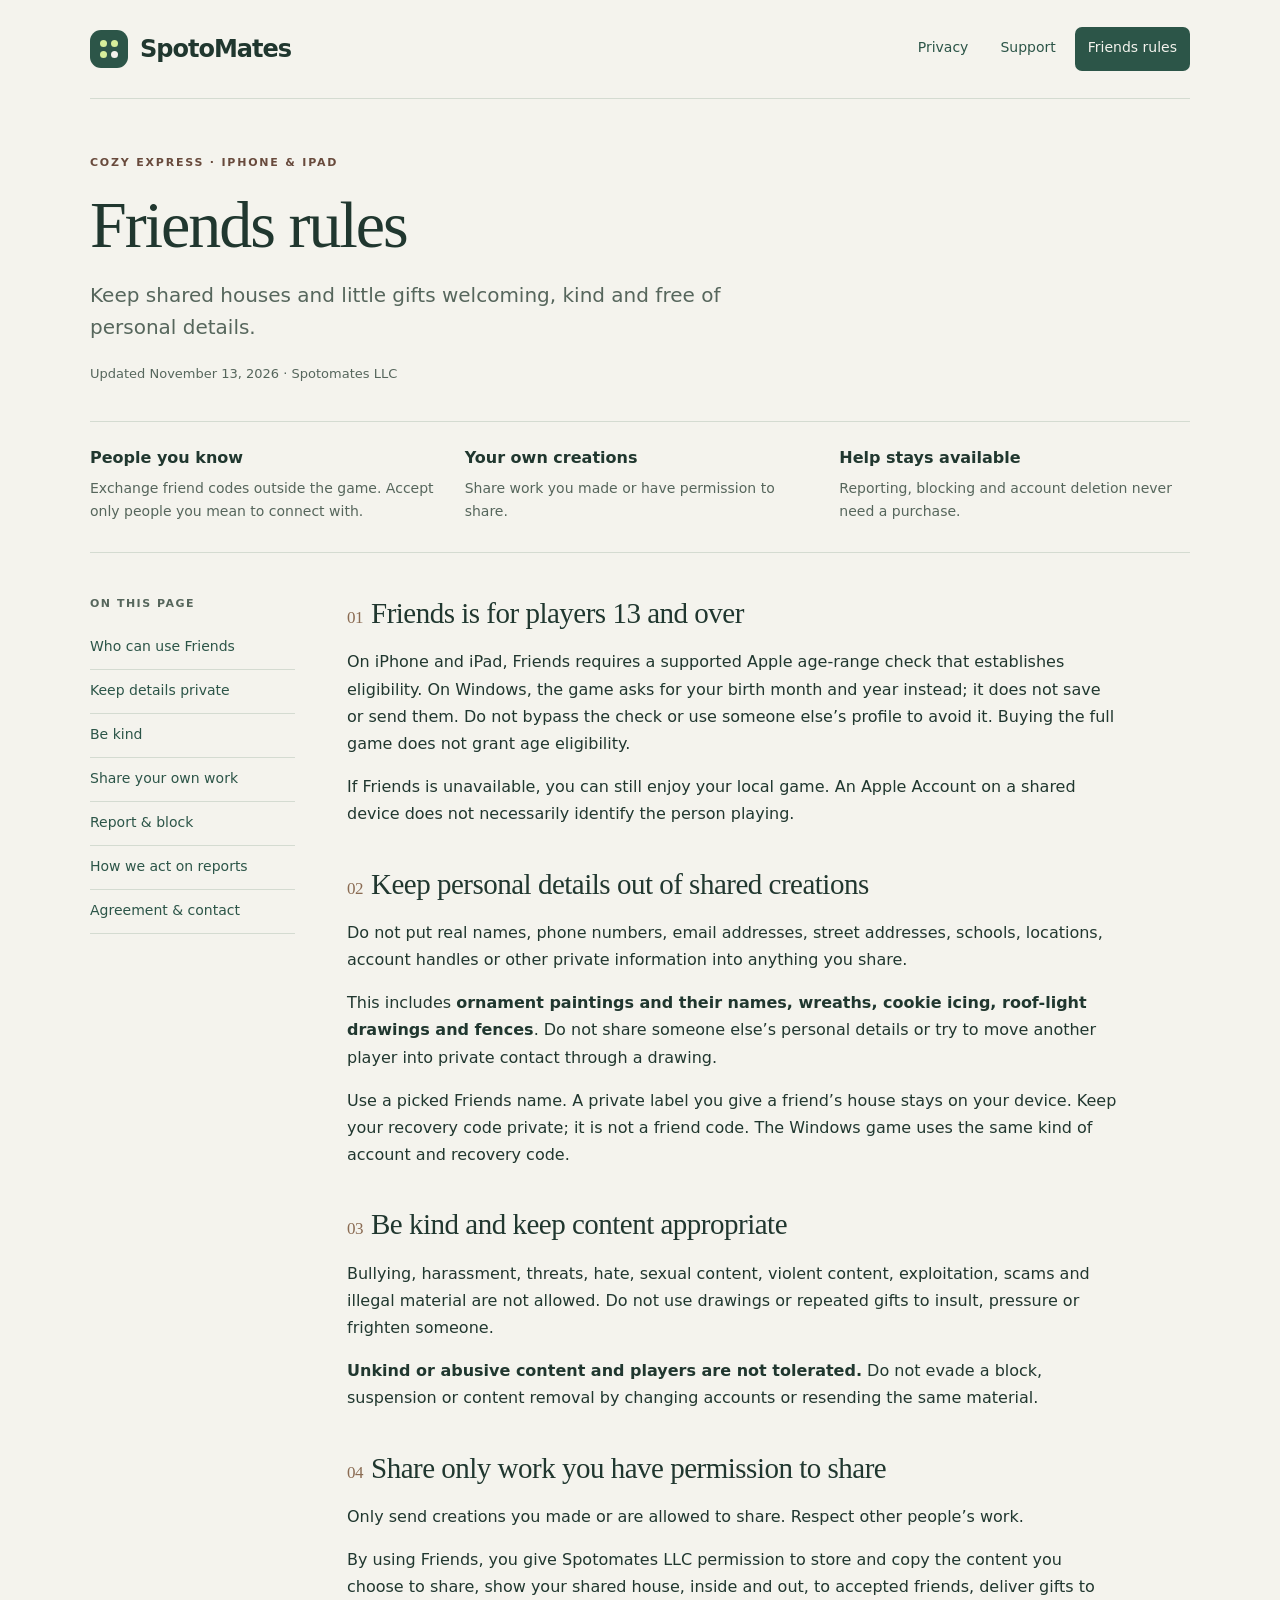
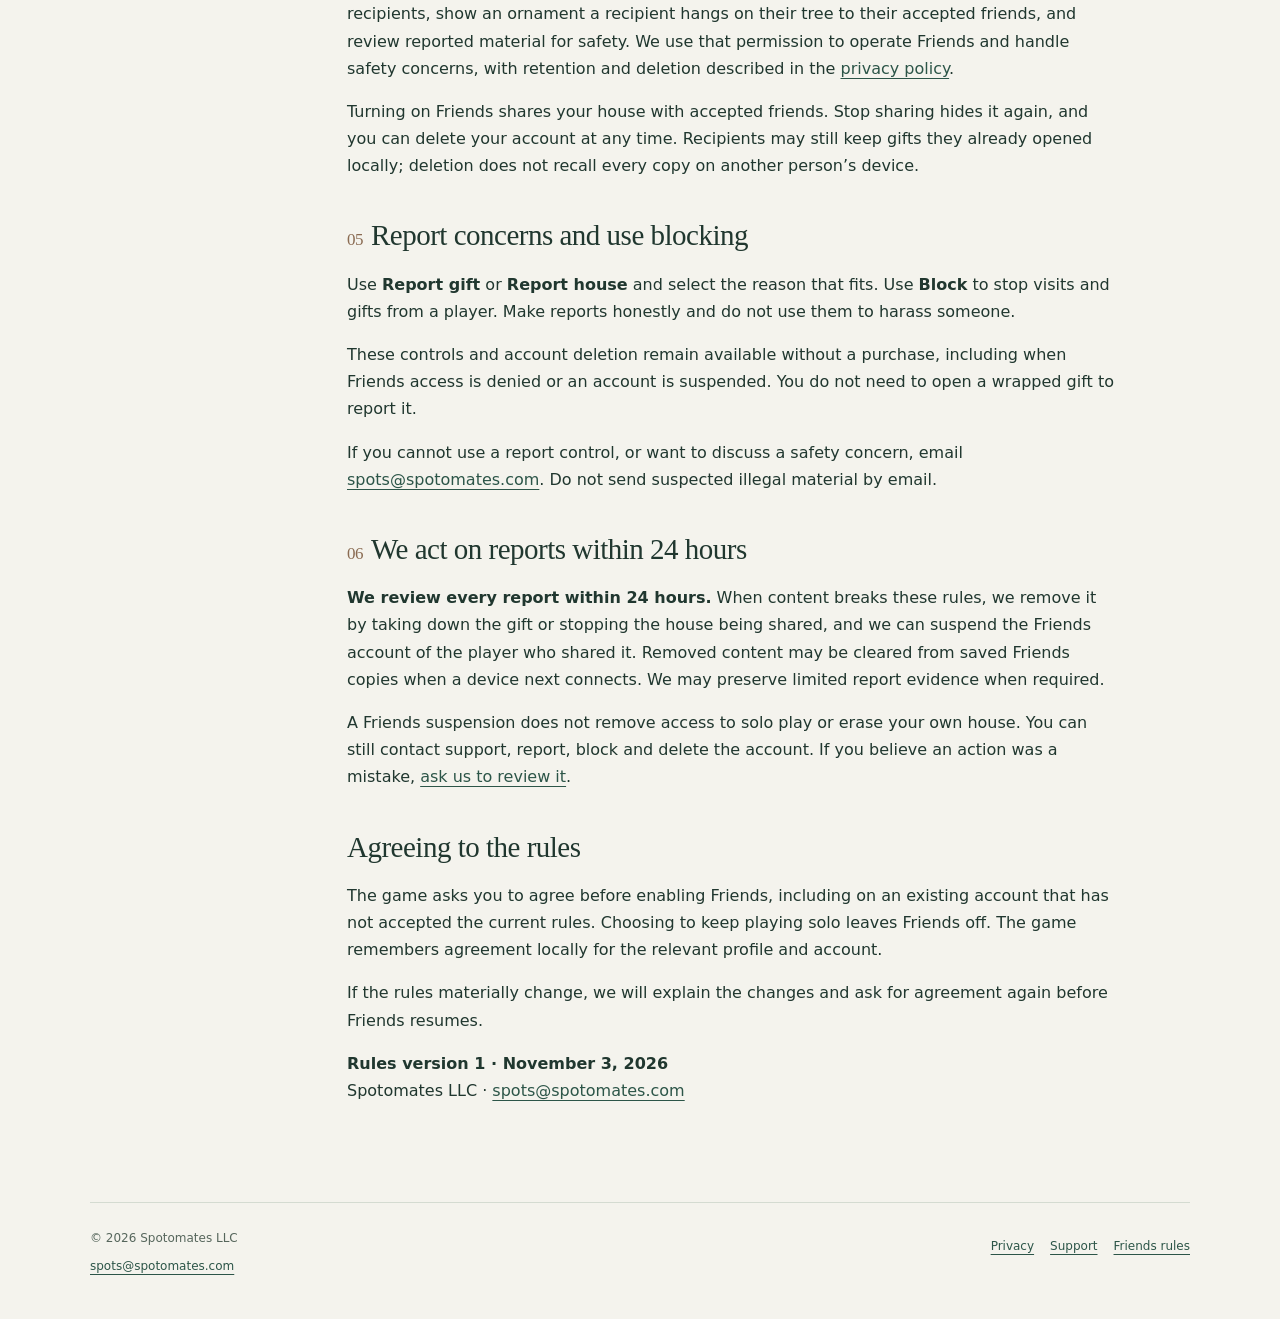
==== commit 9abf30a6: "okwownow" ====
--- a/cozy-express/friends-rules/index.html
+++ b/cozy-express/friends-rules/index.html
@@ -21,10 +21,10 @@
       <nav class="site-nav" aria-label="Cozy Express"><a href="/cozy-express/privacy/">Privacy</a><a href="/cozy-express/support/">Support</a><a href="/cozy-express/friends-rules/" aria-current="page">Friends rules</a></nav>
     </header>
     <main id="main">
-      <div class="hero"><p class="eyebrow">Cozy Express · iPhone &amp; iPad</p><h1>Friends rules</h1><p class="lede">Keep shared houses and little gifts welcoming, kind and free of personal details.</p><p class="meta">Updated November 10, 2026 · Spotomates LLC</p></div>
+      <div class="hero"><p class="eyebrow">Cozy Express · iPhone &amp; iPad</p><h1>Friends rules</h1><p class="lede">Keep shared houses and little gifts welcoming, kind and free of personal details.</p><p class="meta">Updated November 13, 2026 · Spotomates LLC</p></div>
       <div class="facts"><div><h2>People you know</h2><p>Exchange friend codes outside the game. Accept only people you mean to connect with.</p></div><div><h2>Your own creations</h2><p>Share work you made or have permission to share.</p></div><div><h2>Help stays available</h2><p>Reporting, blocking and account deletion never need a purchase.</p></div></div>
-      <div class="reading"><nav class="toc" aria-label="On this page"><strong>On this page</strong><a href="#eligibility">Who can use Friends</a><a href="#personal">Keep details private</a><a href="#kind">Be kind</a><a href="#permission">Share your own work</a><a href="#safety">Report & block</a><a href="#moderation">How we act on reports</a><a href="#agreement">Agreement & contact</a></nav><article class="article"><section id="eligibility"><h2><span class="rule-number">01</span>Friends is for players 13 and over</h2><p>Friends requires a supported Apple age-range check that establishes eligibility. Do not bypass the check or use someone else’s profile to avoid it. Buying the full game does not grant age eligibility.</p><p>If Friends is unavailable, you can still enjoy your local game. An Apple Account on a shared device does not necessarily identify the person playing.</p></section>
-<section id="personal"><h2><span class="rule-number">02</span>Keep personal details out of shared creations</h2><p>Do not put real names, phone numbers, email addresses, street addresses, schools, locations, account handles or other private information into anything you share.</p><p>This includes <strong>ornament paintings and their names, wreaths, cookie icing, roof-light drawings and fences</strong>. Do not share someone else’s personal details or try to move another player into private contact through a drawing.</p><p>Use a picked Friends name. A private label you give a friend’s house stays on your device. Keep your recovery code private; it is not a friend code.</p></section>
+      <div class="reading"><nav class="toc" aria-label="On this page"><strong>On this page</strong><a href="#eligibility">Who can use Friends</a><a href="#personal">Keep details private</a><a href="#kind">Be kind</a><a href="#permission">Share your own work</a><a href="#safety">Report & block</a><a href="#moderation">How we act on reports</a><a href="#agreement">Agreement & contact</a></nav><article class="article"><section id="eligibility"><h2><span class="rule-number">01</span>Friends is for players 13 and over</h2><p>On iPhone and iPad, Friends requires a supported Apple age-range check that establishes eligibility. On Windows, the game asks for your birth month and year instead; it does not save or send them. Do not bypass the check or use someone else’s profile to avoid it. Buying the full game does not grant age eligibility.</p><p>If Friends is unavailable, you can still enjoy your local game. An Apple Account on a shared device does not necessarily identify the person playing.</p></section>
+<section id="personal"><h2><span class="rule-number">02</span>Keep personal details out of shared creations</h2><p>Do not put real names, phone numbers, email addresses, street addresses, schools, locations, account handles or other private information into anything you share.</p><p>This includes <strong>ornament paintings and their names, wreaths, cookie icing, roof-light drawings and fences</strong>. Do not share someone else’s personal details or try to move another player into private contact through a drawing.</p><p>Use a picked Friends name. A private label you give a friend’s house stays on your device. Keep your recovery code private; it is not a friend code. The Windows game uses the same kind of account and recovery code.</p></section>
 <section id="kind"><h2><span class="rule-number">03</span>Be kind and keep content appropriate</h2><p>Bullying, harassment, threats, hate, sexual content, violent content, exploitation, scams and illegal material are not allowed. Do not use drawings or repeated gifts to insult, pressure or frighten someone.</p><p><strong>Unkind or abusive content and players are not tolerated.</strong> Do not evade a block, suspension or content removal by changing accounts or resending the same material.</p></section>
 <section id="permission"><h2><span class="rule-number">04</span>Share only work you have permission to share</h2><p>Only send creations you made or are allowed to share. Respect other people’s work.</p><p>By using Friends, you give Spotomates LLC permission to store and copy the content you choose to share, show your shared house, inside and out, to accepted friends, deliver gifts to recipients, show an ornament a recipient hangs on their tree to their accepted friends, and review reported material for safety. We use that permission to operate Friends and handle safety concerns, with retention and deletion described in the <a href="/cozy-express/privacy/">privacy policy</a>.</p><p>Turning on Friends shares your house with accepted friends. Stop sharing hides it again, and you can delete your account at any time. Recipients may still keep gifts they already opened locally; deletion does not recall every copy on another person’s device.</p></section>
 <section id="safety"><h2><span class="rule-number">05</span>Report concerns and use blocking</h2><p>Use <strong>Report gift</strong> or <strong>Report house</strong> and select the reason that fits. Use <strong>Block</strong> to stop visits and gifts from a player. Make reports honestly and do not use them to harass someone.</p><p>These controls and account deletion remain available without a purchase, including when Friends access is denied or an account is suspended. You do not need to open a wrapped gift to report it.</p><p>If you cannot use a report control, or want to discuss a safety concern, email <a href="mailto:spots@spotomates.com?subject=Cozy%20Express%20safety%20report">spots@spotomates.com</a>. Do not send suspected illegal material by email.</p></section>
